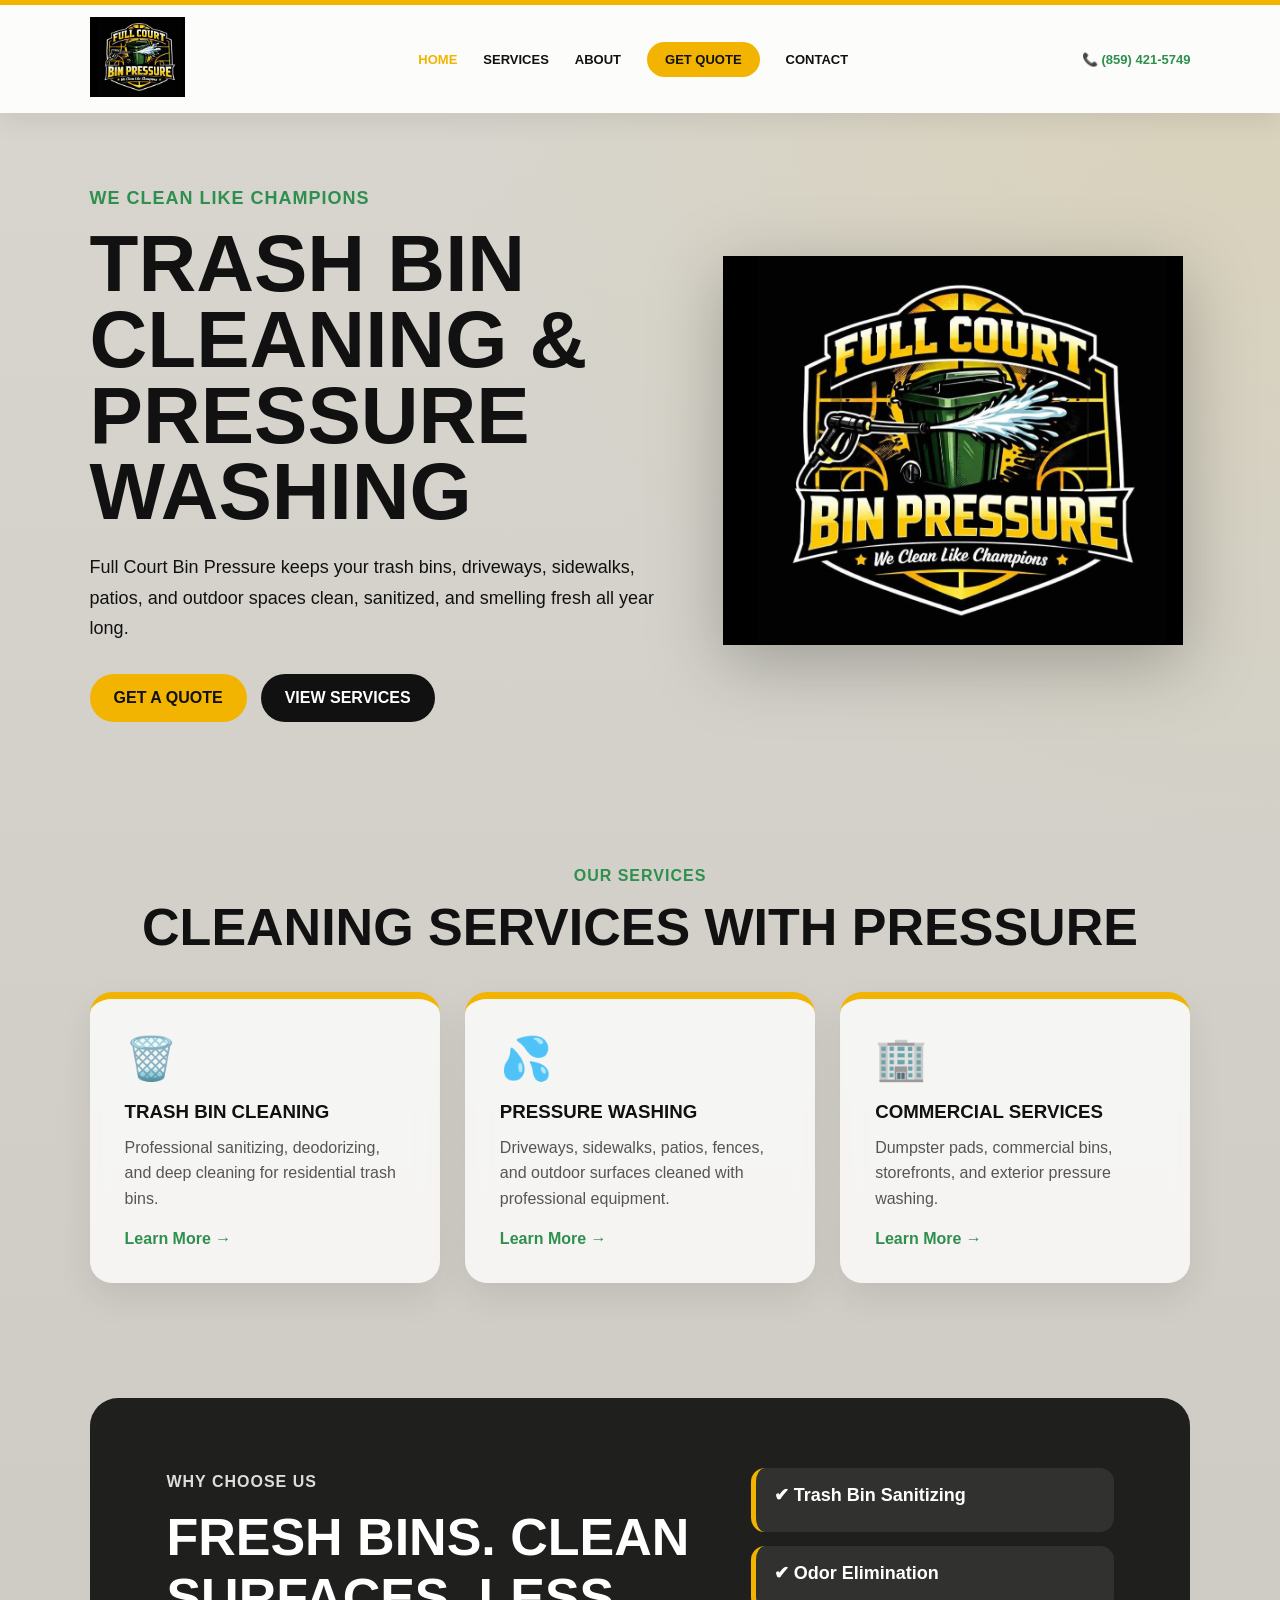
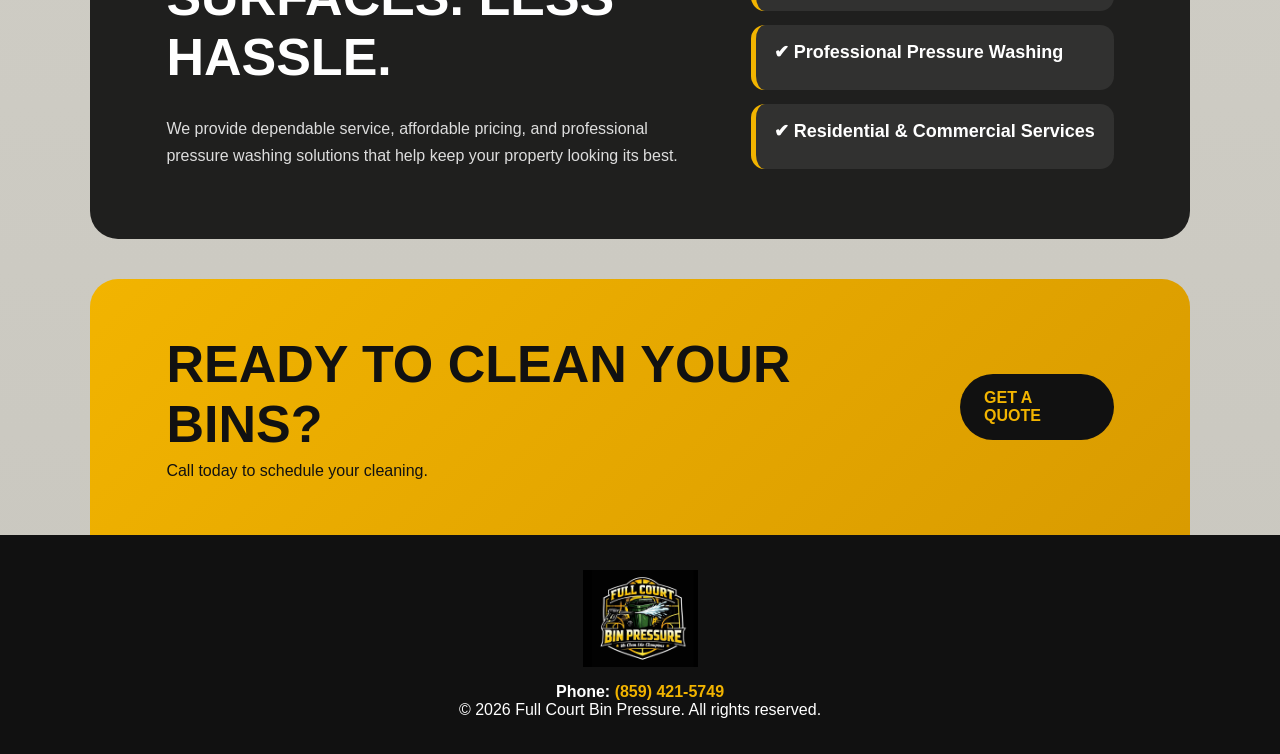
==== index.html @ e61ed46d "Add files via upload" ====
<!DOCTYPE html>
<html lang="en">
<head>
  <meta charset="UTF-8">
  <meta name="viewport" content="width=device-width, initial-scale=1.0">
  <title>Full Court Bin Pressure</title>
  <link rel="stylesheet" href="style.css">
</head>
<body>

<header class="site-header">
  <a href="index.html">
    <img src="logo.png" class="logo" alt="Full Court Bin Pressure">
  </a>

  <button class="menu-btn" onclick="toggleMenu()">☰</button>

  <nav class="nav-links" id="navLinks">
    <a href="index.html" class="active">Home</a>
    <a href="services.html">Services</a>
    <a href="about.html">About</a>
    <a href="quote.html" class="quote-link">Get Quote</a>
    <a href="contact.html">Contact</a>
  </nav>

  <a href="tel:+18594215749" class="phone">
    📞 (859) 421-5749
  </a>
</header>

<section class="hero">
  <div class="hero-text">
    <p class="eyebrow">We Clean Like Champions</p>

    <h1>Trash Bin Cleaning & Pressure Washing</h1>

    <p>
      Full Court Bin Pressure keeps your trash bins, driveways,
      sidewalks, patios, and outdoor spaces clean, sanitized,
      and smelling fresh all year long.
    </p>

    <div class="hero-buttons">
      <a href="quote.html" class="btn primary">Get A Quote</a>
      <a href="services.html" class="btn secondary">View Services</a>
    </div>
  </div>

  <div class="hero-logo">
    <img src="logo.png" alt="Full Court Bin Pressure Logo">
  </div>
</section>

<section class="services-section">

  <p class="eyebrow">Our Services</p>

  <h2>Cleaning Services With Pressure</h2>

  <div class="service-grid">

    <div class="service-card">
      <span>🗑️</span>
      <h3>Trash Bin Cleaning</h3>
      <p>Professional sanitizing, deodorizing, and deep cleaning for residential trash bins.</p>
      <a href="services.html">Learn More →</a>
    </div>

    <div class="service-card">
      <span>💦</span>
      <h3>Pressure Washing</h3>
      <p>Driveways, sidewalks, patios, fences, and outdoor surfaces cleaned with professional equipment.</p>
      <a href="services.html">Learn More →</a>
    </div>

    <div class="service-card">
      <span>🏢</span>
      <h3>Commercial Services</h3>
      <p>Dumpster pads, commercial bins, storefronts, and exterior pressure washing.</p>
      <a href="services.html">Learn More →</a>
    </div>

  </div>

</section>

<section class="about-preview">

  <div>

    <p class="eyebrow">Why Choose Us</p>

    <h2>Fresh Bins. Clean Surfaces. Less Hassle.</h2>

    <p>
      We provide dependable service, affordable pricing, and professional
      pressure washing solutions that help keep your property looking its best.
    </p>

  </div>

  <ul>
    <li>✔ Trash Bin Sanitizing</li>
    <li>✔ Odor Elimination</li>
    <li>✔ Professional Pressure Washing</li>
    <li>✔ Residential & Commercial Services</li>
  </ul>

</section>

<section class="quote-section">

  <div>
    <h2>Ready To Clean Your Bins?</h2>
    <p>Call today to schedule your cleaning.</p>
  </div>

  <a href="quote.html" class="btn dark">Get A Quote</a>

</section>

<footer>

  <img src="logo.png" alt="Full Court Bin Pressure">

  <p>
    <strong>Phone:</strong>
    <a href="tel:+18594215749" class="contact-link">
      (859) 421-5749
    </a>
  </p>

  <p>
    © 2026 Full Court Bin Pressure. All rights reserved.
  </p>

</footer>

<script src="script.js"></script>

</body>
</html>
---- style.css ----
* {
  margin: 0;
  padding: 0;
  box-sizing: border-box;
}

body {
  background:
    radial-gradient(circle at top right, rgba(242,180,0,.10), transparent 32%),
    linear-gradient(180deg, #d8d6cf 0%, #d1cfc7 45%, #c9c7bf 100%);
  color: #111;
  font-family: Arial, sans-serif;
}

.site-header {
  background: rgba(255,255,255,.92);
  min-height: 90px;
  padding: 12px 7%;
  display: flex;
  align-items: center;
  justify-content: space-between;
  border-top: 5px solid #f2b400;
  box-shadow: 0 8px 25px rgba(0,0,0,.08);
  position: sticky;
  top: 0;
  z-index: 999;
  backdrop-filter: blur(12px);
}

.logo {
  width: 95px;
}

.nav-links {
  display: flex;
  align-items: center;
  gap: 26px;
}

.nav-links a,
.phone {
  color: #111;
  text-decoration: none;
  font-weight: 900;
  font-size: 13px;
  text-transform: uppercase;
}

.nav-links a:hover,
.nav-links .active {
  color: #f2b400;
}

.quote-link {
  background: #f2b400;
  padding: 10px 18px;
  border-radius: 999px;
}

.quote-link:hover {
  background: #111;
  color: #f2b400 !important;
}

.phone {
  color: #2f8f4e;
}

.menu-btn {
  display: none;
  background: #111;
  color: #f2b400;
  border: none;
  padding: 9px 14px;
  font-size: 24px;
  border-radius: 8px;
}

.hero {
  padding: 70px 7%;
  min-height: 620px;
  display: grid;
  grid-template-columns: 1.1fr .9fr;
  align-items: center;
  gap: 45px;
  background: transparent;
}

.eyebrow {
  color: #2f8f4e;
  font-weight: 900;
  text-transform: uppercase;
  letter-spacing: 1px;
  margin-bottom: 12px;
}

.hero h1 {
  font-size: clamp(42px, 7vw, 80px);
  line-height: .95;
  text-transform: uppercase;
  margin-bottom: 22px;
}

.hero p {
  font-size: 18px;
  line-height: 1.7;
  max-width: 620px;
}

.hero-buttons {
  display: flex;
  gap: 14px;
  margin-top: 30px;
  flex-wrap: wrap;
}

.btn {
  display: inline-block;
  padding: 15px 24px;
  border-radius: 999px;
  text-decoration: none;
  font-weight: 900;
  text-transform: uppercase;
}

.primary {
  background: #f2b400;
  color: #111;
}

.secondary {
  background: #111;
  color: white;
}

.dark {
  background: #111;
  color: #f2b400;
}

.hero-logo {
  text-align: center;
}

.hero-logo img {
  width: min(100%, 460px);
  filter: drop-shadow(0 18px 35px rgba(0,0,0,.25));
}

.services-section {
  padding: 75px 7%;
  text-align: center;
  background: transparent;
}

.services-section h2,
.about-preview h2,
.quote-section h2 {
  font-size: clamp(30px, 5vw, 52px);
  text-transform: uppercase;
  margin-bottom: 28px;
}

.service-grid {
  display: grid;
  grid-template-columns: repeat(3, 1fr);
  gap: 25px;
  margin-top: 35px;
}

.service-card {
  background: rgba(255,255,255,.78);
  padding: 35px;
  border-radius: 22px;
  border-top: 7px solid #f2b400;
  box-shadow: 0 15px 35px rgba(0,0,0,.08);
  text-align: left;
  transition: .25s;
  backdrop-filter: blur(10px);
}

.service-card:hover {
  transform: translateY(-8px);
}

.service-card span {
  font-size: 42px;
}

.service-card h3 {
  margin: 18px 0 12px;
  text-transform: uppercase;
  color: #111;
}

.service-card p {
  line-height: 1.6;
  color: #555;
}

.service-card a {
  display: inline-block;
  margin-top: 18px;
  color: #2f8f4e;
  text-decoration: none;
  font-weight: 900;
}

.about-preview {
  margin: 40px 7%;
  padding: 70px 6%;
  display: grid;
  grid-template-columns: 1.2fr .8fr;
  gap: 40px;
  background: rgba(17,17,17,.92);
  color: white;
  border-radius: 28px;
}

.about-preview p {
  line-height: 1.7;
  color: #ddd;
}

.about-preview ul {
  list-style: none;
  display: grid;
  gap: 14px;
  font-weight: 900;
  font-size: 18px;
}

.about-preview li {
  background: rgba(255,255,255,.08);
  padding: 16px 18px;
  border-radius: 14px;
  border-left: 5px solid #f2b400;
}

.quote-section {
  margin: 40px 7% 0;
  background: linear-gradient(135deg, #f2b400, #d99b00);
  color: #111;
  padding: 55px 6%;
  display: flex;
  justify-content: space-between;
  align-items: center;
  gap: 25px;
  border-radius: 28px 28px 0 0;
}

.quote-section h2 {
  margin-bottom: 8px;
}

footer {
  background: #111;
  color: white;
  text-align: center;
  padding: 35px 7%;
}

footer img {
  width: 115px;
  margin-bottom: 12px;
}

.contact-link {
  color: #f2b400;
  text-decoration: none;
  font-weight: 900;
}

.contact-link:hover {
  text-decoration: underline;
}

@media (max-width: 900px) {
  .site-header {
    flex-wrap: wrap;
    justify-content: center;
    gap: 12px;
  }

  .menu-btn {
    display: block;
  }

  .phone {
    width: 100%;
    text-align: center;
  }

  .nav-links {
    display: none;
    flex-direction: column;
    width: 100%;
    gap: 0;
    text-align: center;
  }

  .nav-links.show {
    display: flex;
  }

  .nav-links a {
    padding: 14px;
    width: 100%;
    border-top: 1px solid #eee;
  }

  .hero,
  .about-preview {
    grid-template-columns: 1fr;
    text-align: center;
  }

  .hero-buttons {
    justify-content: center;
  }

  .service-grid {
    grid-template-columns: 1fr;
  }

  .about-preview,
  .quote-section {
    margin-left: 5%;
    margin-right: 5%;
  }

  .quote-section {
    flex-direction: column;
    text-align: center;
  }
}

.page-hero {
  padding: 80px 7% 50px;
  text-align: center;
  background: transparent;
}

.page-hero h1 {
  font-size: clamp(42px, 7vw, 78px);
  line-height: .95;
  text-transform: uppercase;
  margin-bottom: 18px;
}

.page-hero p {
  font-size: 18px;
  line-height: 1.6;
}

.quote-page{
    max-width:1200px;
    margin:auto;
    padding:80px 7%;

    display:grid;
    grid-template-columns:1fr 1fr;
    gap:50px;
}

.quote-info h2{
    font-size:42px;
    text-transform:uppercase;
    margin-bottom:20px;
}

.quote-info p{
    line-height:1.8;
    color:#444;
}

.quote-features{
    margin-top:40px;

    display:grid;
    gap:18px;
}

.feature{
    display:flex;
    align-items:center;
    gap:15px;

    background:rgba(255,255,255,.75);

    padding:18px 22px;

    border-radius:16px;

    box-shadow:0 10px 25px rgba(0,0,0,.08);
}

.feature span{
    font-size:26px;
    color:#2f8f4e;
}

.large-form{

    background:rgba(255,255,255,.82);

    backdrop-filter:blur(12px);

    border-radius:25px;

    padding:40px;

    box-shadow:0 20px 45px rgba(0,0,0,.12);
}

.large-form h2{
    text-align:center;
    margin-bottom:25px;
}

.large-form select,
.large-form textarea,
.large-form input{

    width:100%;

    padding:15px;

    border:none;

    margin-bottom:15px;

    border-radius:10px;

    background:white;

    font-size:15px;
}

.large-form textarea{
    height:160px;
    resize:none;
}

.large-form button{

    width:100%;

    background:#111;

    color:#f2b400;

    border:none;

    padding:16px;

    border-radius:50px;

    font-size:15px;

    font-weight:900;

    cursor:pointer;

    transition:.3s;
}

.large-form button:hover{

    background:#f2b400;

    color:#111;
}

@media(max-width:900px){

.quote-page{

grid-template-columns:1fr;

}
}


/* ===========================
   PRICING
=========================== */

.pricing-section{
    padding:90px 7%;
    text-align:center;
}

.pricing-grid{
    margin-top:45px;

    display:grid;
    grid-template-columns:repeat(3,1fr);

    gap:30px;
}

.price-card{

    background:rgba(255,255,255,.85);

    border-radius:24px;

    padding:40px 35px;

    box-shadow:0 18px 40px rgba(0,0,0,.08);

    border-top:7px solid #f2b400;
}

.price-card.featured{

    transform:scale(1.04);

    border-top-color:#2f8f4e;
}

.price-card h3{

    text-transform:uppercase;

    margin-bottom:20px;
}

.price{

    font-size:56px;

    font-weight:900;

    color:#2f8f4e;

    margin-bottom:10px;
}

.price-card p{

    color:#666;

    margin-bottom:20px;
}

.price-card ul{

    list-style:none;

    display:grid;

    gap:12px;

    text-align:left;
}

.price-card li{

    font-weight:600;
}

@media(max-width:900px){

.pricing-grid{

grid-template-columns:1fr;

}

.price-card.featured{

transform:none;

}

}
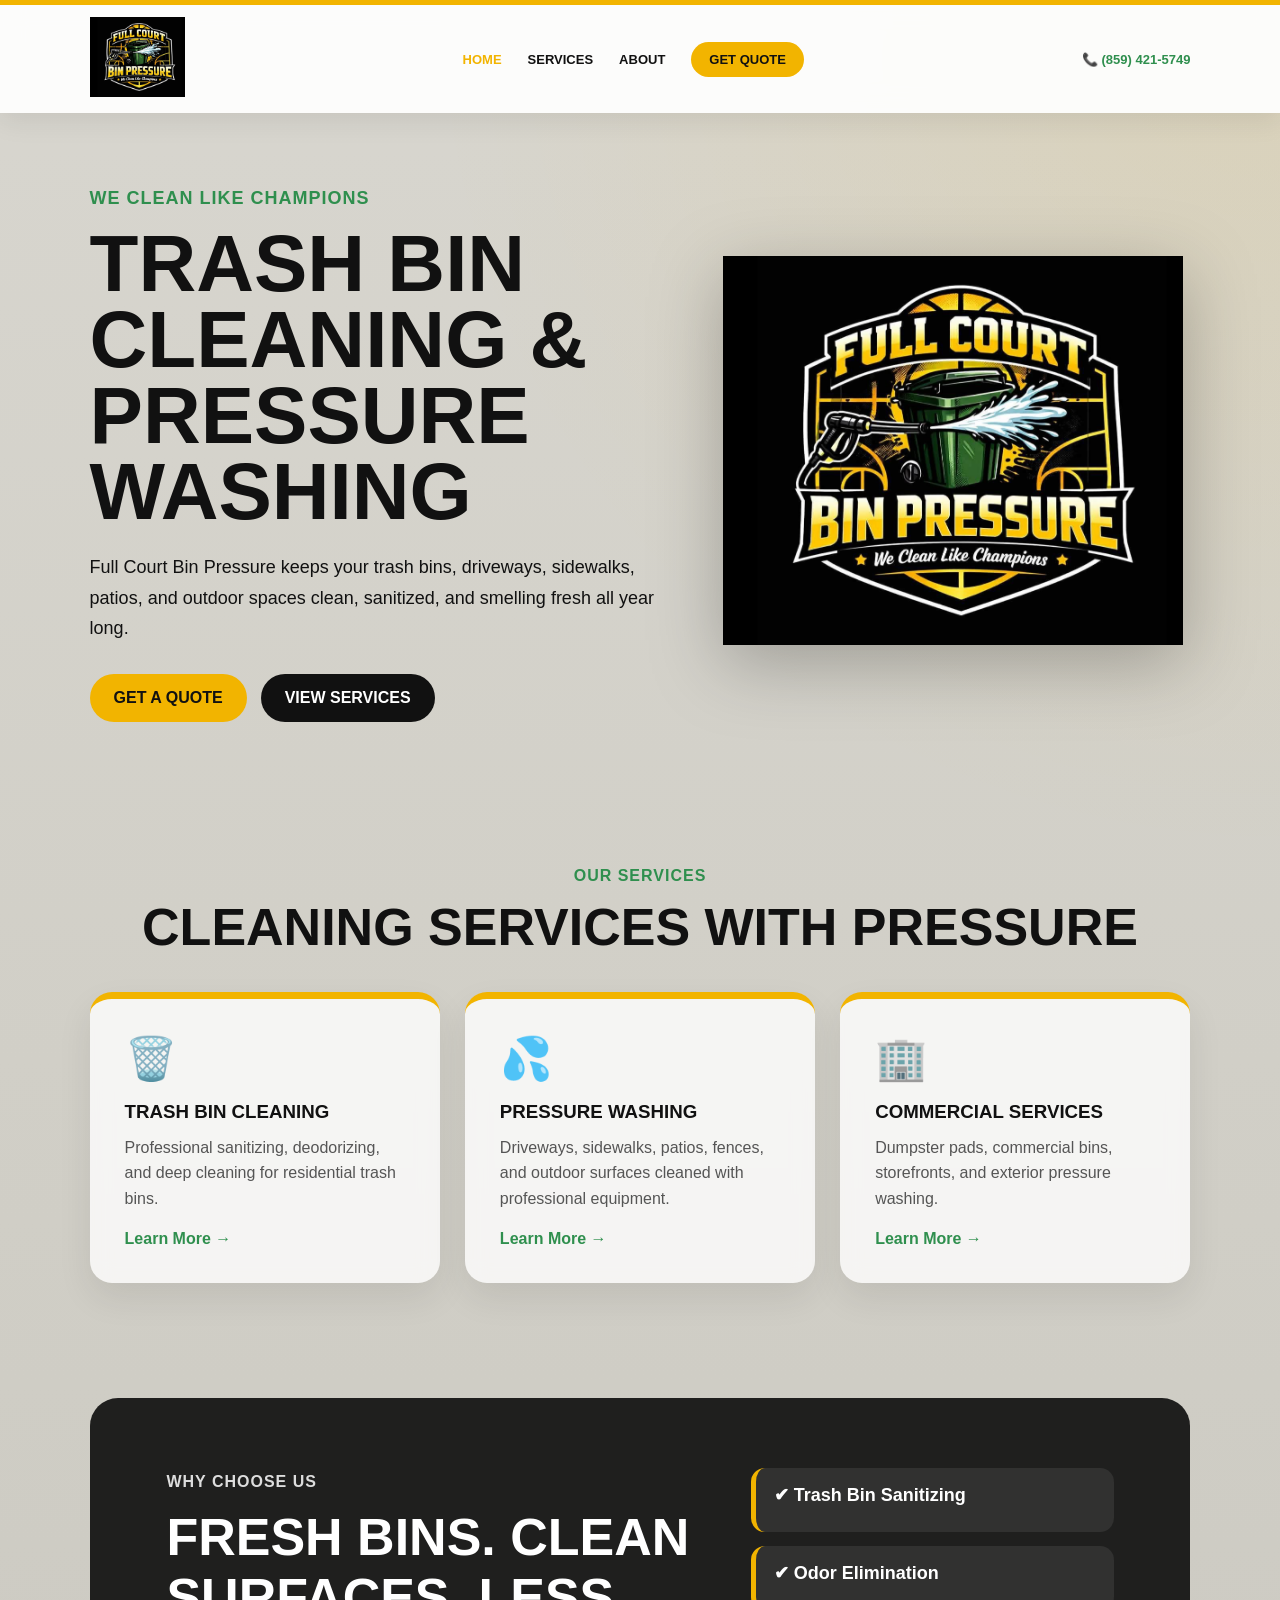
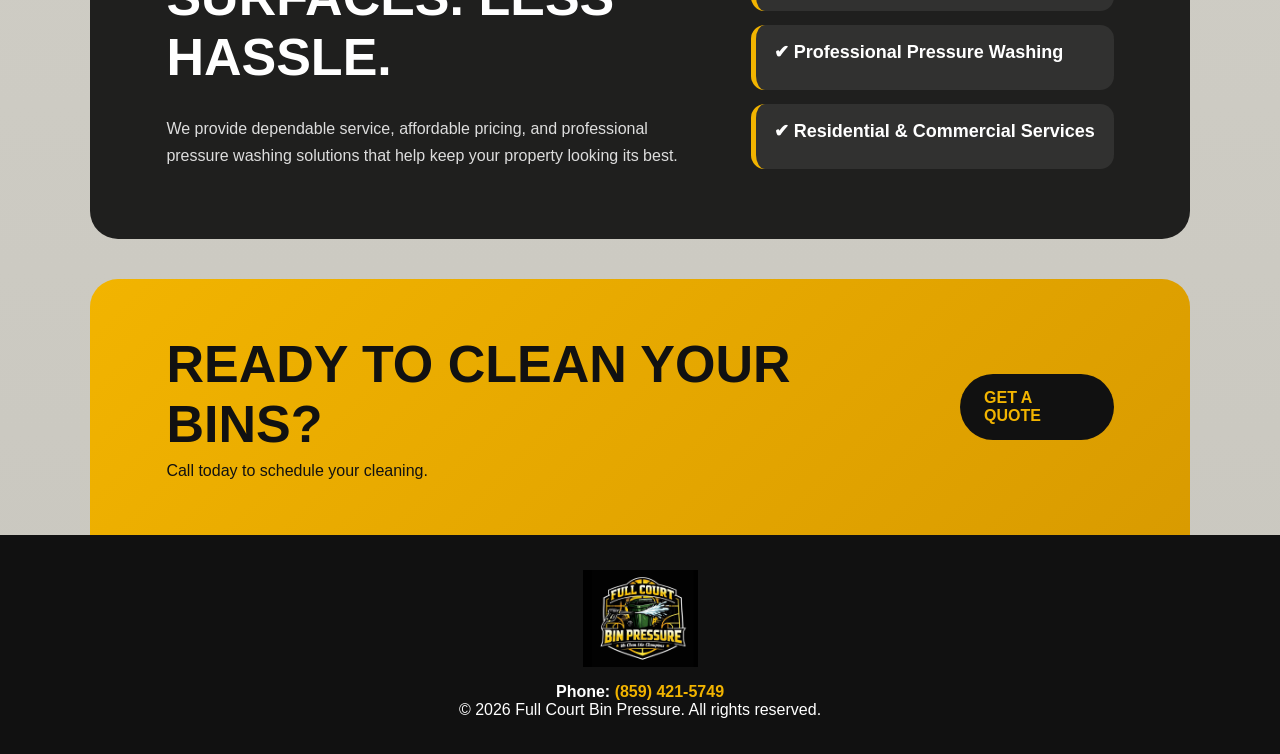
==== commit 6b7d0b8c: "Update index.html" ====
--- a/index.html
+++ b/index.html
@@ -20,7 +20,7 @@
     <a href="services.html">Services</a>
     <a href="about.html">About</a>
     <a href="quote.html" class="quote-link">Get Quote</a>
-    <a href="contact.html">Contact</a>
+   
   </nav>
 
   <a href="tel:+18594215749" class="phone">
@@ -139,4 +139,4 @@
 <script src="script.js"></script>
 
 </body>
-</html>+</html>
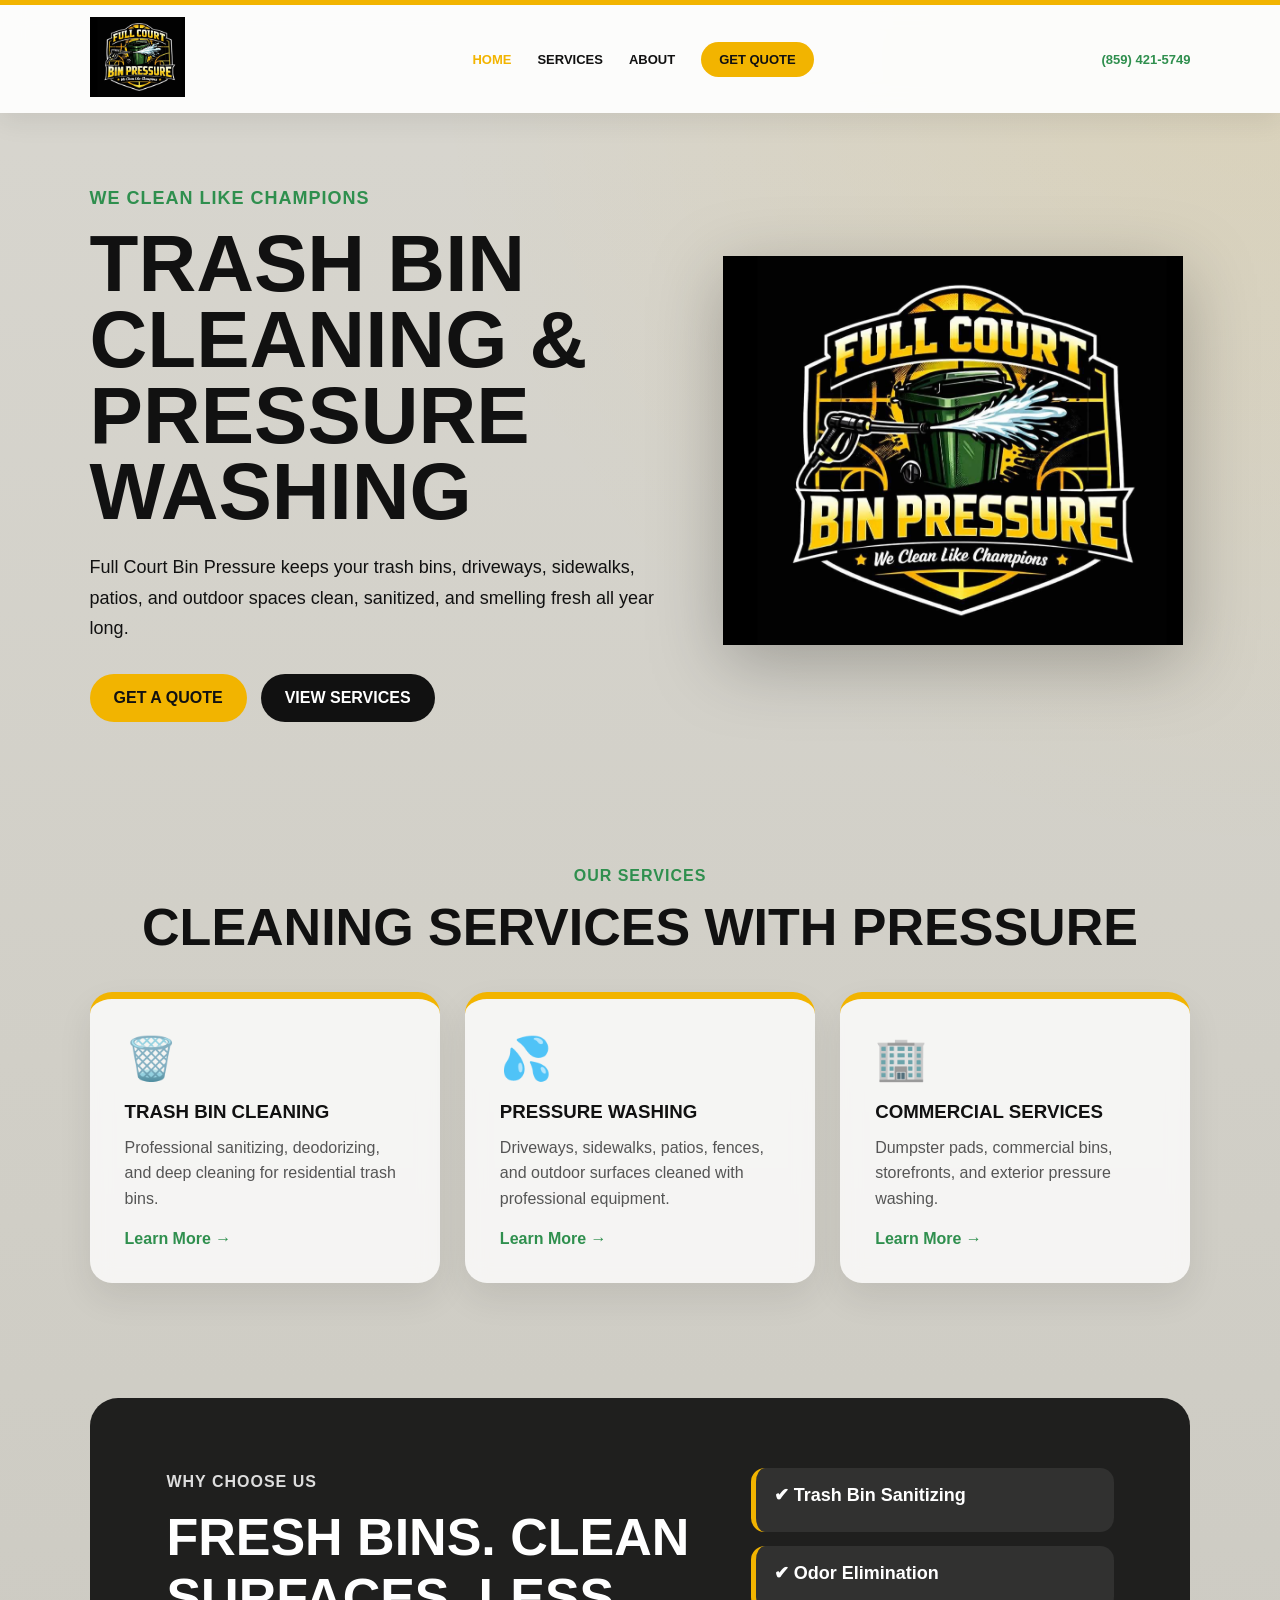
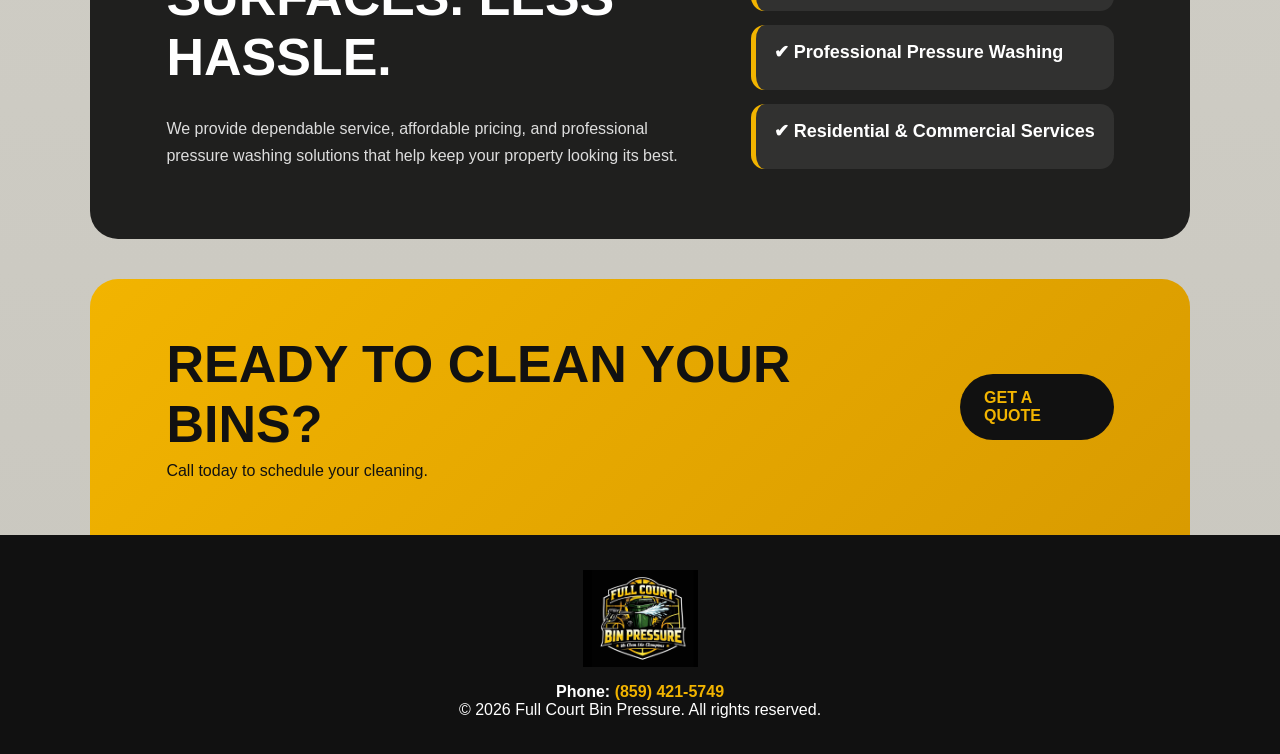
==== commit b305dfb3: "Update index.html" ====
--- a/index.html
+++ b/index.html
@@ -24,7 +24,7 @@
   </nav>
 
   <a href="tel:+18594215749" class="phone">
-    📞 (859) 421-5749
+     (859) 421-5749
   </a>
 </header>
 
--- a/style.css
+++ b/style.css
@@ -575,4 +575,49 @@
 
 }
 
-}+}
+
+.mission-highlight{
+    margin-top:25px;
+    padding:20px;
+    background:linear-gradient(135deg,#f2b400,#ffd95a);
+    color:#111;
+    border-radius:16px;
+    font-weight:700;
+    line-height:1.7;
+    box-shadow:0 15px 35px rgba(242,180,0,.25);
+}
+
+.community-section{
+    padding:90px 8%;
+    text-align:center;
+}
+
+.mission-grid{
+    display:grid;
+    grid-template-columns:repeat(auto-fit,minmax(260px,1fr));
+    gap:30px;
+    margin-top:50px;
+}
+
+.mission-card{
+    background:white;
+    padding:35px;
+    border-radius:20px;
+    box-shadow:0 20px 45px rgba(0,0,0,.08);
+    transition:.3s;
+}
+
+.mission-card:hover{
+    transform:translateY(-8px);
+}
+
+.mission-card h3{
+    margin-bottom:15px;
+}
+
+.mission-card p{
+    line-height:1.7;
+    color:#555;
+}
+
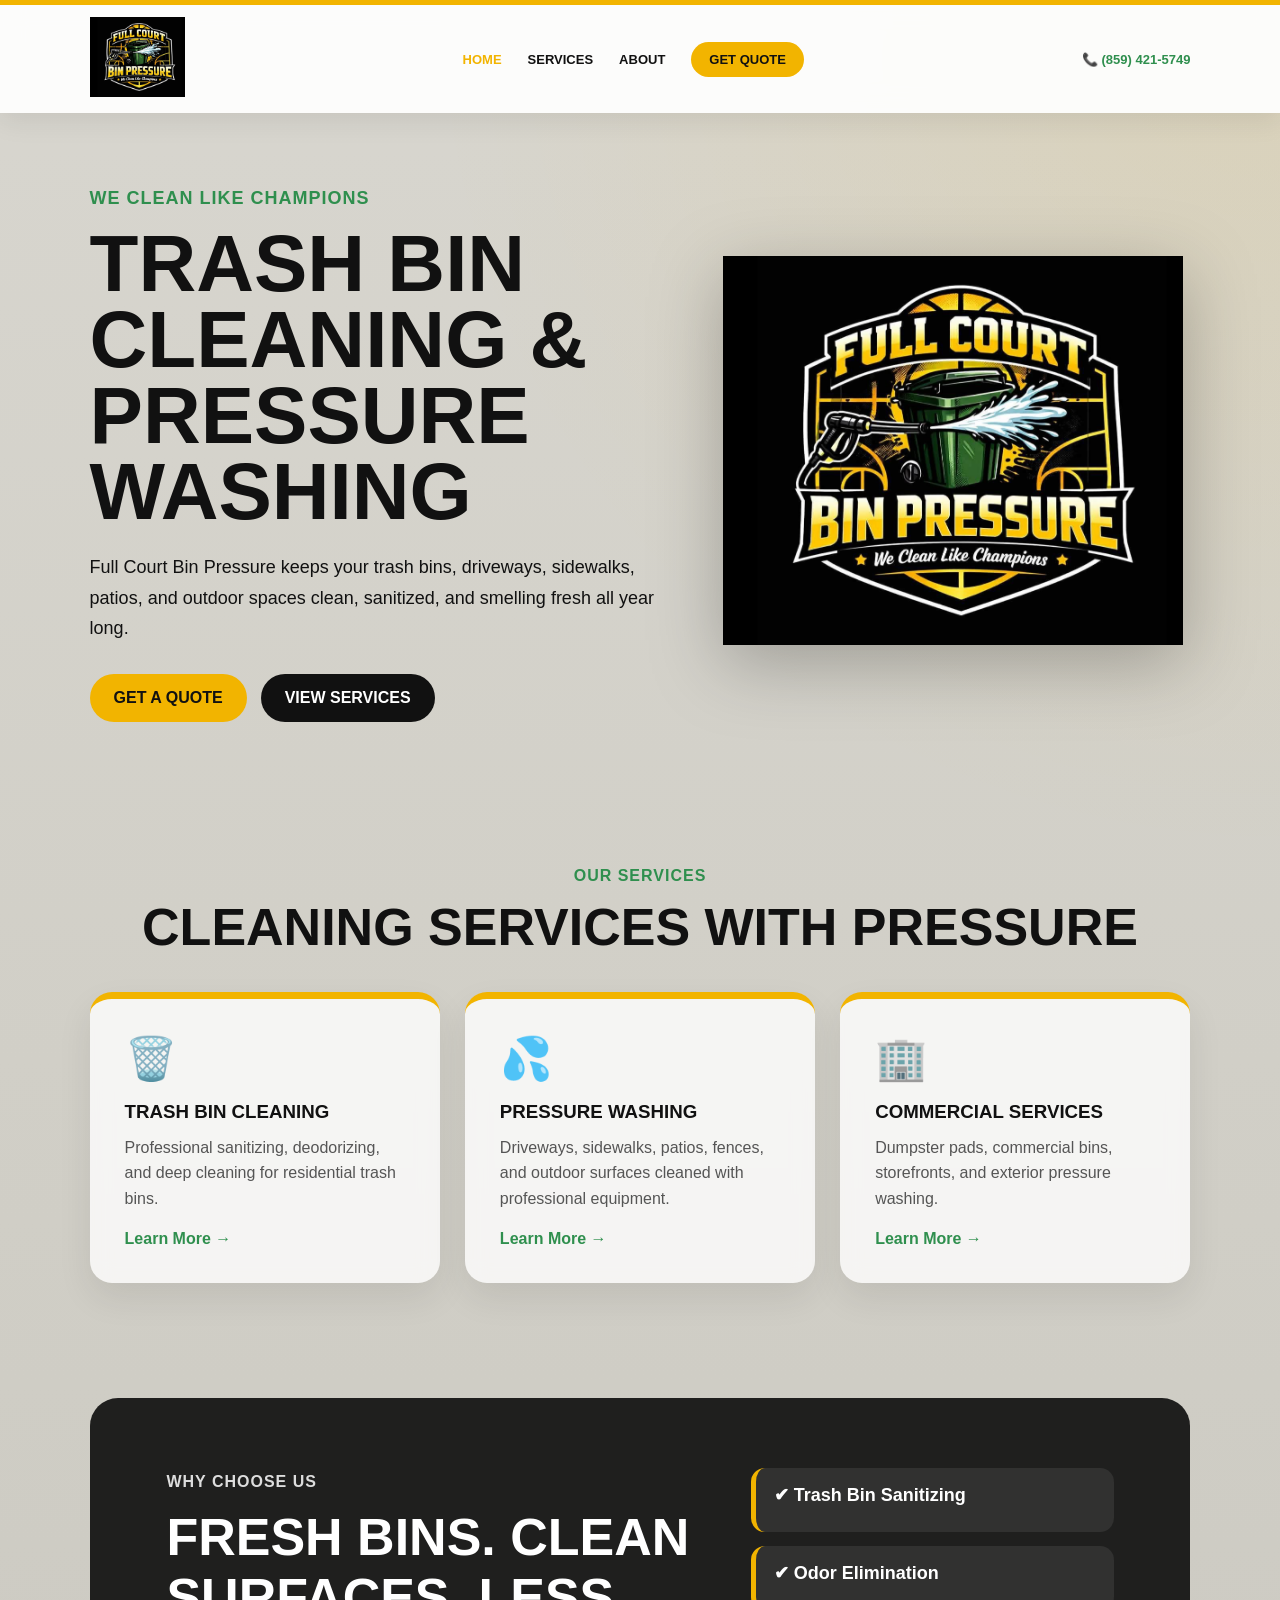
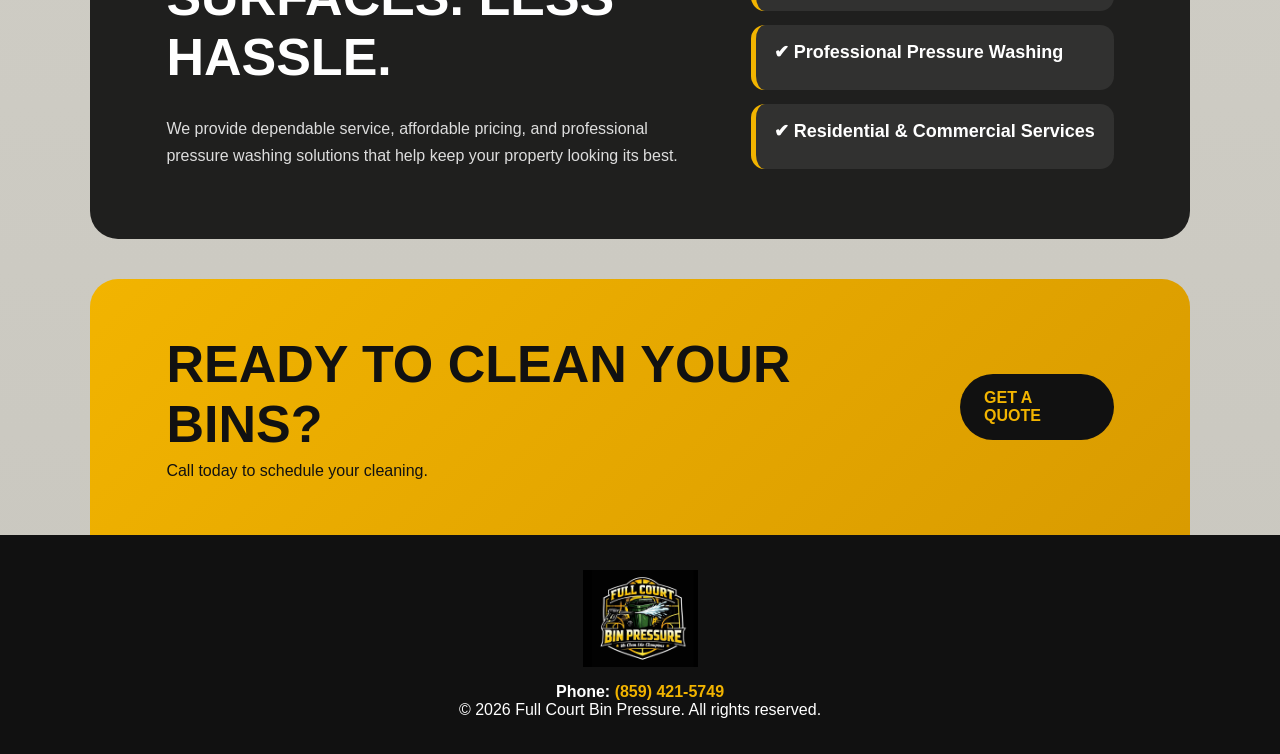
==== commit 472d3560: "Fix HTML encoding issues in index.html" ====
--- a/index.html
+++ b/index.html
@@ -24,7 +24,7 @@
   </nav>
 
   <a href="tel:+18594215749" class="phone">
-     (859) 421-5749
+  📞 (859) 421-5749
   </a>
 </header>
 
